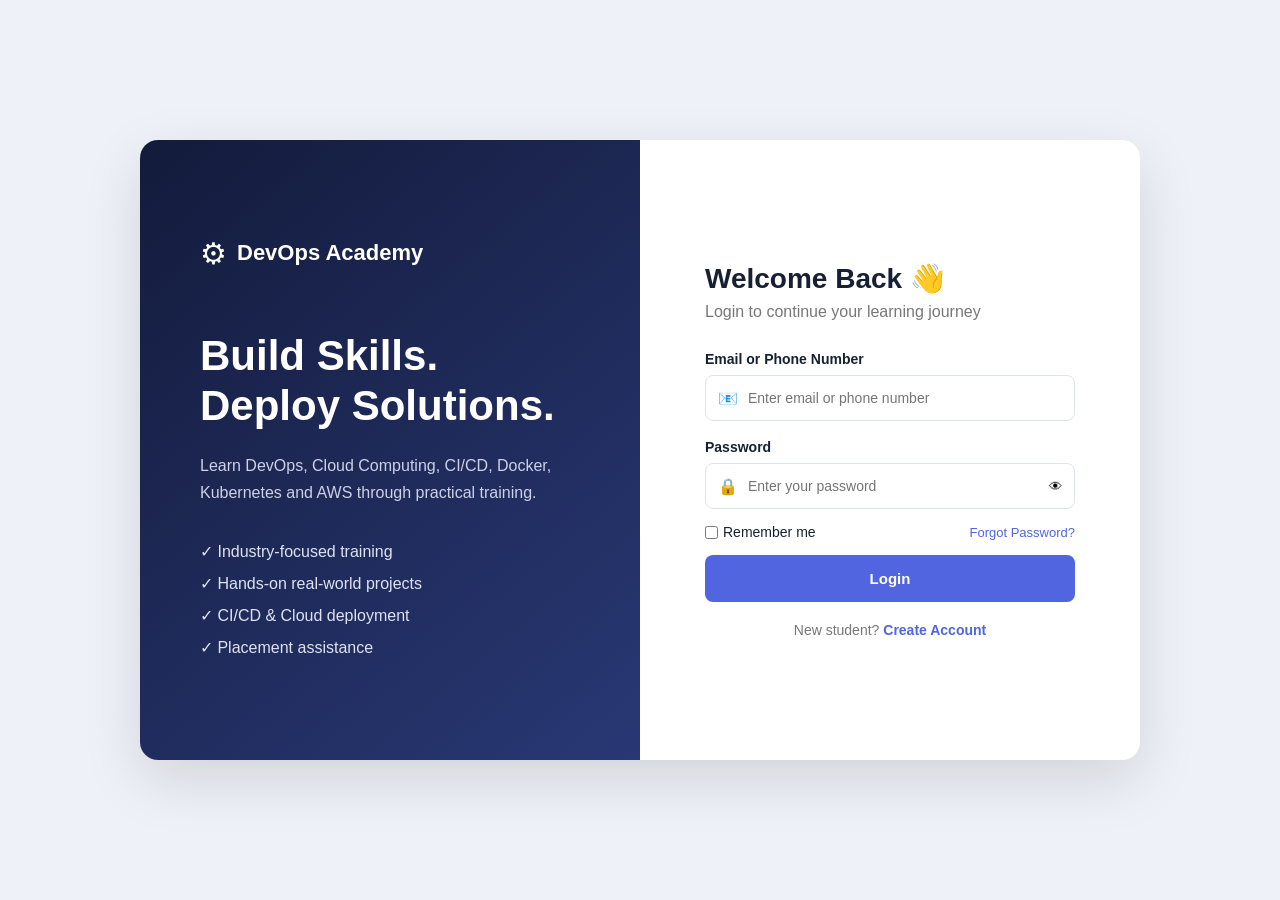
==== login.html @ 8fbfc925 "Initial DevOps Academy website" ====
<!DOCTYPE html>
<html lang="en">
<head>
    <meta charset="UTF-8">
    <meta name="viewport" content="width=device-width, initial-scale=1.0">
    <title>DevOps Academy - Login</title>
    <link rel="stylesheet" href="style.css">
</head>

<body class="login-body">

    <div class="login-container">

        <div class="login-left">
            <div class="academy-logo">
                <span>⚙</span>
                <h1>DevOps Academy</h1>
            </div>

            <h2>Build Skills.<br>Deploy Solutions.</h2>

            <p>
                Learn DevOps, Cloud Computing, CI/CD, Docker,
                Kubernetes and AWS through practical training.
            </p>

            <div class="login-features">
                <div>✓ Industry-focused training</div>
                <div>✓ Hands-on real-world projects</div>
                <div>✓ CI/CD & Cloud deployment</div>
                <div>✓ Placement assistance</div>
            </div>
        </div>


        <div class="login-right">

            <div class="login-box">

                <h2>Welcome Back 👋</h2>
                <p class="login-subtitle">
                    Login to continue your learning journey
                </p>

                <form id="loginForm">

                    <label>Email or Phone Number</label>

                    <div class="input-box">
                        <span>📧</span>
                        <input
                            type="text"
                            id="username"
                            placeholder="Enter email or phone number"
                            required
                        >
                    </div>


                    <label>Password</label>

                    <div class="input-box">
                        <span>🔒</span>
                        <input
                            type="password"
                            id="password"
                            placeholder="Enter your password"
                            required
                        >

                        <button
                            type="button"
                            class="show-password"
                            onclick="togglePassword()">
                            👁
                        </button>
                    </div>


                    <div class="login-options">

                        <label class="remember">
                            <input type="checkbox">
                            Remember me
                        </label>

                        <a href="#">Forgot Password?</a>

                    </div>


                    <button type="submit" class="login-btn">
                        Login
                    </button>

                </form>


                <p class="signup-text">
                    New student?
                    <a href="#">Create Account</a>
                </p>

            </div>

        </div>

    </div>

    <script src="script.js"></script>

</body>
</html>
---- style.css ----
/* =========================
   GLOBAL
========================= */

* {
    margin: 0;
    padding: 0;
    box-sizing: border-box;
}

html {
    scroll-behavior: smooth;
}

body {
    font-family: Arial, Helvetica, sans-serif;
    background: #f7f9fc;
    color: #172033;
}

a {
    text-decoration: none;
    color: inherit;
}

button {
    font-family: inherit;
    cursor: pointer;
}


/* =========================
   HEADER
========================= */

.header {
    height: 72px;
    background: #ffffff;
    display: flex;
    align-items: center;
    justify-content: space-between;
    padding: 0 45px;
    position: sticky;
    top: 0;
    z-index: 1000;
    border-bottom: 1px solid #e7eaf0;
}

.header-left {
    display: flex;
    align-items: center;
    gap: 20px;
}

.menu-btn {
    border: none;
    background: #eef2ff;
    width: 42px;
    height: 42px;
    border-radius: 10px;
    font-size: 23px;
    color: #3046d3;
}

.logo {
    display: flex;
    align-items: center;
    gap: 10px;
}

.logo span {
    font-size: 28px;
}

.logo h2 {
    color: #172033;
    font-size: 21px;
}


/* =========================
   PROFILE
========================= */

.profile {
    display: flex;
    align-items: center;
    gap: 10px;
    cursor: pointer;
}

.profile-image {
    width: 42px;
    height: 42px;
    background: #e8edff;
    border-radius: 50%;
    display: flex;
    justify-content: center;
    align-items: center;
    font-size: 21px;
}

.profile-info {
    display: flex;
    flex-direction: column;
}

.profile-info small {
    color: #777;
    margin-top: 3px;
}

.profile-arrow {
    margin-left: 5px;
    color: #777;
}


/* =========================
   SIDE MENU
========================= */

.side-menu {
    position: fixed;
    top: 0;
    left: -330px;
    width: 310px;
    height: 100vh;
    background: #ffffff;
    z-index: 2000;
    transition: 0.3s;
    box-shadow: 5px 0 30px rgba(0, 0, 0, 0.12);
}

.side-menu.active {
    left: 0;
}

.menu-header {
    height: 72px;
    padding: 0 25px;
    display: flex;
    align-items: center;
    justify-content: space-between;
    border-bottom: 1px solid #eee;
}

.menu-header h2 {
    font-size: 19px;
}

.menu-header button {
    border: none;
    background: #f0f2f7;
    width: 35px;
    height: 35px;
    border-radius: 8px;
}

.menu-items {
    padding: 20px 15px;
}

.menu-items a {
    display: block;
    padding: 14px 15px;
    border-radius: 8px;
    margin-bottom: 5px;
    color: #424b60;
    transition: 0.2s;
}

.menu-items a:hover {
    background: #eef2ff;
    color: #3046d3;
    transform: translateX(4px);
}


/* =========================
   OVERLAY
========================= */

.overlay {
    position: fixed;
    inset: 0;
    background: rgba(0, 0, 0, 0.4);
    z-index: 1500;
    display: none;
}

.overlay.active {
    display: block;
}


/* =========================
   PROFILE DROPDOWN
========================= */

.profile-menu {
    position: fixed;
    right: 35px;
    top: 80px;
    width: 270px;
    background: #ffffff;
    border-radius: 12px;
    padding: 15px;
    box-shadow: 0 15px 40px rgba(0,0,0,0.15);
    z-index: 1200;
    display: none;
}

.profile-menu.active {
    display: block;
}

.profile-menu-user {
    display: flex;
    gap: 12px;
    align-items: center;
    padding: 8px;
}

.profile-menu-user small {
    display: block;
    color: #777;
    margin-top: 4px;
}

.large-profile {
    width: 45px;
    height: 45px;
    border-radius: 50%;
    background: #eef2ff;
    display: flex;
    justify-content: center;
    align-items: center;
}

.profile-menu hr {
    border: none;
    border-top: 1px solid #eee;
    margin: 12px 0;
}

.profile-menu a {
    display: block;
    padding: 12px;
    border-radius: 7px;
}

.profile-menu a:hover {
    background: #f1f3ff;
}


/* =========================
   HERO
========================= */

.hero {
    min-height: 620px;
    background: linear-gradient(120deg, #111a3a, #1f2c65);
    color: white;
    display: flex;
    justify-content: space-between;
    align-items: center;
    padding: 80px 9%;
    gap: 60px;
}

.hero-content {
    max-width: 650px;
}

.hero-tag {
    font-size: 13px;
    letter-spacing: 1px;
    color: #aebcff;
    font-weight: bold;
}

.hero h1 {
    font-size: 55px;
    line-height: 1.1;
    margin: 22px 0;
}

.hero h1 span {
    color: #8192ff;
    display: block;
}

.hero p {
    color: #d4d8e8;
    font-size: 18px;
    line-height: 1.7;
    max-width: 600px;
}

.hero-buttons {
    margin-top: 35px;
    display: flex;
    gap: 15px;
}

.primary-btn,
.secondary-btn {
    display: inline-block;
    padding: 14px 25px;
    border-radius: 8px;
    border: none;
    font-weight: bold;
}

.primary-btn {
    background: #5167ed;
    color: white;
}

.primary-btn:hover {
    background: #3f53d1;
}

.secondary-btn {
    border: 1px solid #7380ad;
    color: white;
}


/* =========================
   TERMINAL
========================= */

.hero-card {
    width: 440px;
    background: #10131d;
    border-radius: 14px;
    overflow: hidden;
    box-shadow: 0 25px 60px rgba(0,0,0,0.3);
}

.terminal-top {
    height: 40px;
    padding: 0 15px;
    display: flex;
    gap: 6px;
    align-items: center;
    background: #1c2130;
}

.terminal-top span {
    font-size: 12px;
}

.terminal {
    padding: 25px;
    font-family: monospace;
    line-height: 2;
    color: #d9ddea;
}

.terminal p span {
    color: #8192ff;
}

.terminal .live {
    color: #67d59b;
}


/* =========================
   STATS
========================= */

.stats {
    background: white;
    display: grid;
    grid-template-columns: repeat(4, 1fr);
    padding: 35px 9%;
    border-bottom: 1px solid #eee;
}

.stat {
    text-align: center;
    border-right: 1px solid #eee;
}

.stat:last-child {
    border: none;
}

.stat h2 {
    color: #4056dc;
    font-size: 30px;
}

.stat p {
    color: #70798b;
    margin-top: 7px;
}


/* =========================
   SECTIONS
========================= */

.section {
    padding: 90px 9%;
}

.section-title {
    text-align: center;
    max-width: 750px;
    margin: auto;
}

.section-title > span {
    color: #5065df;
    font-size: 13px;
    font-weight: bold;
    letter-spacing: 1px;
}

.section-title h2 {
    font-size: 36px;
    margin: 12px 0;
}

.section-title p {
    color: #70798b;
    line-height: 1.7;
}


/* =========================
   ABOUT
========================= */

.about-grid {
    display: grid;
    grid-template-columns: repeat(3, 1fr);
    gap: 25px;
    margin-top: 50px;
}

.about-card {
    background: white;
    padding: 30px;
    border-radius: 14px;
    border: 1px solid #e8ebf2;
}

.about-card .icon {
    font-size: 35px;
}

.about-card h3 {
    margin: 20px 0 10px;
}

.about-card p {
    color: #6d7586;
    line-height: 1.7;
}


/* =========================
   COURSES
========================= */

.courses-section {
    background: #f0f3f9;
}

.course-grid {
    display: grid;
    grid-template-columns: repeat(3, 1fr);
    gap: 25px;
    margin-top: 50px;
}

.course-card {
    background: white;
    border-radius: 14px;
    padding: 28px;
    border: 1px solid #e5e8ef;
    transition: 0.3s;
}

.course-card:hover {
    transform: translateY(-7px);
    box-shadow: 0 15px 35px rgba(0,0,0,0.08);
}

.course-icon {
    font-size: 35px;
}

.course-card h3 {
    margin: 18px 0 10px;
}

.course-card p {
    color: #70798b;
    line-height: 1.6;
}

.course-tags {
    margin: 18px 0;
}

.course-tags span {
    display: inline-block;
    background: #eef1ff;
    color: #4056d7;
    padding: 6px 9px;
    border-radius: 5px;
    font-size: 12px;
    margin-right: 4px;
}

.course-card button {
    border: none;
    background: transparent;
    color: #4056dc;
    font-weight: bold;
}


/* =========================
   PROCESS
========================= */

.process {
    display: flex;
    justify-content: center;
    align-items: center;
    margin-top: 55px;
}

.process-step {
    text-align: center;
    width: 190px;
}

.process-step > div {
    width: 60px;
    height: 60px;
    background: #5065df;
    color: white;
    border-radius: 50%;
    display: flex;
    justify-content: center;
    align-items: center;
    margin: auto;
    font-weight: bold;
}

.process-step h3 {
    margin: 15px 0 7px;
}

.process-step p {
    color: #777;
    font-size: 14px;
}

.process-line {
    width: 80px;
    height: 2px;
    background: #d8dce8;
}


/* =========================
   TRAINERS
========================= */

.trainer-grid {
    display: grid;
    grid-template-columns: repeat(3, 1fr);
    gap: 25px;
    margin-top: 50px;
}

.trainer-card {
    background: white;
    border: 1px solid #e6e9f0;
    border-radius: 14px;
    text-align: center;
    padding: 30px;
}

.trainer-image {
    width: 90px;
    height: 90px;
    background: #eef1ff;
    border-radius: 50%;
    display: flex;
    justify-content: center;
    align-items: center;
    margin: auto;
    font-size: 40px;
}

.trainer-card h3 {
    margin-top: 20px;
}

.trainer-card p {
    color: #777;
    margin: 7px 0;
}

.trainer-card span {
    color: #5065df;
    font-size: 13px;
}


/* =========================
   PLACEMENT
========================= */

.placement-section {
    padding: 80px 9%;
    background: #172047;
    color: white;
    display: flex;
    justify-content: space-between;
    align-items: center;
    gap: 60px;
}

.placement-section > div:first-child {
    max-width: 600px;
}

.placement-section > div:first-child > span {
    color: #9daaff;
    font-size: 13px;
    font-weight: bold;
}

.placement-section h2 {
    font-size: 40px;
    margin: 15px 0;
}

.placement-section p {
    color: #cbd0e2;
    line-height: 1.7;
    margin-bottom: 25px;
}

.placement-box {
    display: grid;
    grid-template-columns: repeat(2, 160px);
    gap: 15px;
}

.placement-box div {
    background: #222d5c;
    padding: 25px;
    text-align: center;
    border-radius: 10px;
}

.placement-box strong {
    display: block;
    font-size: 27px;
}

.placement-box span {
    display: block;
    color: #b9c0d7;
    font-size: 13px;
    margin-top: 5px;
}


/* =========================
   PROJECTS
========================= */

.project-grid {
    display: grid;
    grid-template-columns: repeat(2, 1fr);
    gap: 25px;
    margin-top: 50px;
}

.project-card {
    background: white;
    padding: 30px;
    border: 1px solid #e4e7ef;
    border-radius: 14px;
}

.project-card > span {
    color: #5065df;
    font-size: 12px;
    font-weight: bold;
}

.project-card h3 {
    margin: 15px 0;
}

.project-card p {
    color: #70798b;
    line-height: 1.6;
}


/* =========================
   TESTIMONIAL
========================= */

.testimonials {
    background: #f0f3f9;
}

.testimonial-card {
    max-width: 750px;
    margin: 45px auto 0;
    background: white;
    padding: 40px;
    text-align: center;
    border-radius: 15px;
}

.quote {
    font-size: 60px;
    color: #5065df;
}

.testimonial-card p {
    color: #626b7d;
    line-height: 1.8;
    font-size: 17px;
}

.testimonial-card strong {
    display: block;
    margin-top: 25px;
}

.testimonial-card span {
    color: #777;
    font-size: 13px;
}


/* =========================
   LOCATION
========================= */

.location-section {
    padding: 90px 9%;
    display: flex;
    justify-content: space-between;
    gap: 50px;
    align-items: center;
}

.location-section > div:first-child {
    flex: 1;
}

.location-section > div:first-child > span {
    color: #5065df;
    font-weight: bold;
    font-size: 13px;
}

.location-section h2 {
    font-size: 35px;
    margin: 15px 0 25px;
}

.location-section p {
    margin: 12px 0;
    color: #656e80;
}

.map-box {
    width: 450px;
    height: 250px;
    border-radius: 15px;
    background: #e9edf7;
    display: flex;
    flex-direction: column;
    justify-content: center;
    align-items: center;
    font-size: 40px;
}

.map-box h3 {
    font-size: 20px;
    margin-top: 10px;
}

.map-box p {
    font-size: 14px;
}


/* =========================
   CONTACT
========================= */

.contact-section {
    background: #f0f3f9;
    padding: 90px 9%;
}

.contact-form {
    max-width: 700px;
    margin: 45px auto 0;
    display: grid;
    gap: 15px;
}

.contact-form input,
.contact-form textarea {
    border: 1px solid #dfe3eb;
    border-radius: 8px;
    padding: 15px;
    font-family: inherit;
    font-size: 14px;
    background: white;
}

.contact-form textarea {
    min-height: 130px;
    resize: vertical;
}

.contact-form button {
    width: max-content;
}


/* =========================
   FOOTER
========================= */

.footer {
    background: #11172e;
    color: white;
    padding: 60px 9%;
    display: grid;
    grid-template-columns: 2fr 1fr 1fr;
    gap: 50px;
}

.footer p {
    color: #aeb5ca;
    margin-top: 10px;
}

.footer h3 {
    margin-bottom: 15px;
}

.footer a {
    display: block;
    color: #aeb5ca;
    margin: 10px 0;
}

.copyright {
    background: #0b1022;
    color: #858da6;
    text-align: center;
    padding: 20px;
    font-size: 13px;
}


/* =========================
   LOGIN PAGE
========================= */

.login-body {
    min-height: 100vh;
    background: #eef1f7;
    display: flex;
    align-items: center;
    justify-content: center;
}

.login-container {
    width: 1000px;
    min-height: 620px;
    display: grid;
    grid-template-columns: 1fr 1fr;
    background: white;
    border-radius: 18px;
    overflow: hidden;
    box-shadow: 0 20px 60px rgba(0,0,0,0.12);
}

.login-left {
    background: linear-gradient(140deg, #131b3b, #293875);
    color: white;
    padding: 60px;
    display: flex;
    flex-direction: column;
    justify-content: center;
}

.academy-logo {
    display: flex;
    align-items: center;
    gap: 10px;
}

.academy-logo span {
    font-size: 30px;
}

.academy-logo h1 {
    font-size: 22px;
}

.login-left h2 {
    font-size: 42px;
    line-height: 1.2;
    margin: 60px 0 20px;
}

.login-left > p {
    color: #ccd2e7;
    line-height: 1.7;
}

.login-features {
    margin-top: 30px;
    line-height: 2;
    color: #dfe3f1;
}

.login-right {
    display: flex;
    justify-content: center;
    align-items: center;
    padding: 50px;
}

.login-box {
    width: 100%;
    max-width: 370px;
}

.login-box h2 {
    font-size: 28px;
}

.login-subtitle {
    color: #777;
    margin: 8px 0 30px;
}

.login-box label {
    display: block;
    margin: 18px 0 8px;
    font-size: 14px;
    font-weight: bold;
}

.input-box {
    display: flex;
    align-items: center;
    border: 1px solid #dfe3eb;
    border-radius: 8px;
    padding: 0 12px;
}

.input-box input {
    border: none;
    outline: none;
    width: 100%;
    padding: 14px 10px;
    font-size: 14px;
}

.show-password {
    border: none;
    background: transparent;
}

.login-options {
    display: flex !important;
    justify-content: space-between;
    align-items: center;
    margin: 15px 0 !important;
}

.login-options a {
    color: #5065df;
    font-size: 13px;
}

.remember {
    display: flex !important;
    align-items: center;
    gap: 5px;
    font-weight: normal !important;
    margin: 0 !important;
}

.login-btn {
    width: 100%;
    padding: 15px;
    border: none;
    border-radius: 8px;
    background: #5065df;
    color: white;
    font-weight: bold;
    font-size: 15px;
}

.login-btn:hover {
    background: #3f53d1;
}

.signup-text {
    text-align: center;
    margin-top: 20px;
    color: #777;
    font-size: 14px;
}

.signup-text a {
    color: #5065df;
    font-weight: bold;
}


/* =========================
   RESPONSIVE
========================= */

@media (max-width: 900px) {

    .hero {
        flex-direction: column;
        text-align: center;
    }

    .hero-buttons {
        justify-content: center;
    }

    .hero-card {
        width: 100%;
        max-width: 500px;
    }

    .course-grid,
    .about-grid,
    .trainer-grid {
        grid-template-columns: repeat(2, 1fr);
    }

    .stats {
        grid-template-columns: repeat(2, 1fr);
        gap: 25px;
    }

    .placement-section,
    .location-section {
        flex-direction: column;
    }

    .login-container {
        width: 90%;
        grid-template-columns: 1fr;
    }

    .login-left {
        display: none;
    }
}


@media (max-width: 600px) {

    .header {
        padding: 0 15px;
    }

    .profile-info,
    .profile-arrow {
        display: none;
    }

    .hero {
        padding: 60px 20px;
    }

    .hero h1 {
        font-size: 38px;
    }

    .section {
        padding: 60px 20px;
    }

    .course-grid,
    .about-grid,
    .trainer-grid,
    .project-grid {
        grid-template-columns: 1fr;
    }

    .stats {
        grid-template-columns: 1fr 1fr;
        padding: 30px 15px;
    }

    .process {
        flex-direction: column;
        gap: 20px;
    }

    .process-line {
        width: 2px;
        height: 35px;
    }

    .placement-box {
        grid-template-columns: 1fr 1fr;
    }

    .map-box {
        width: 100%;
    }

    .footer {
        grid-template-columns: 1fr;
    }

    .login-right {
        padding: 30px 20px;
    }
}
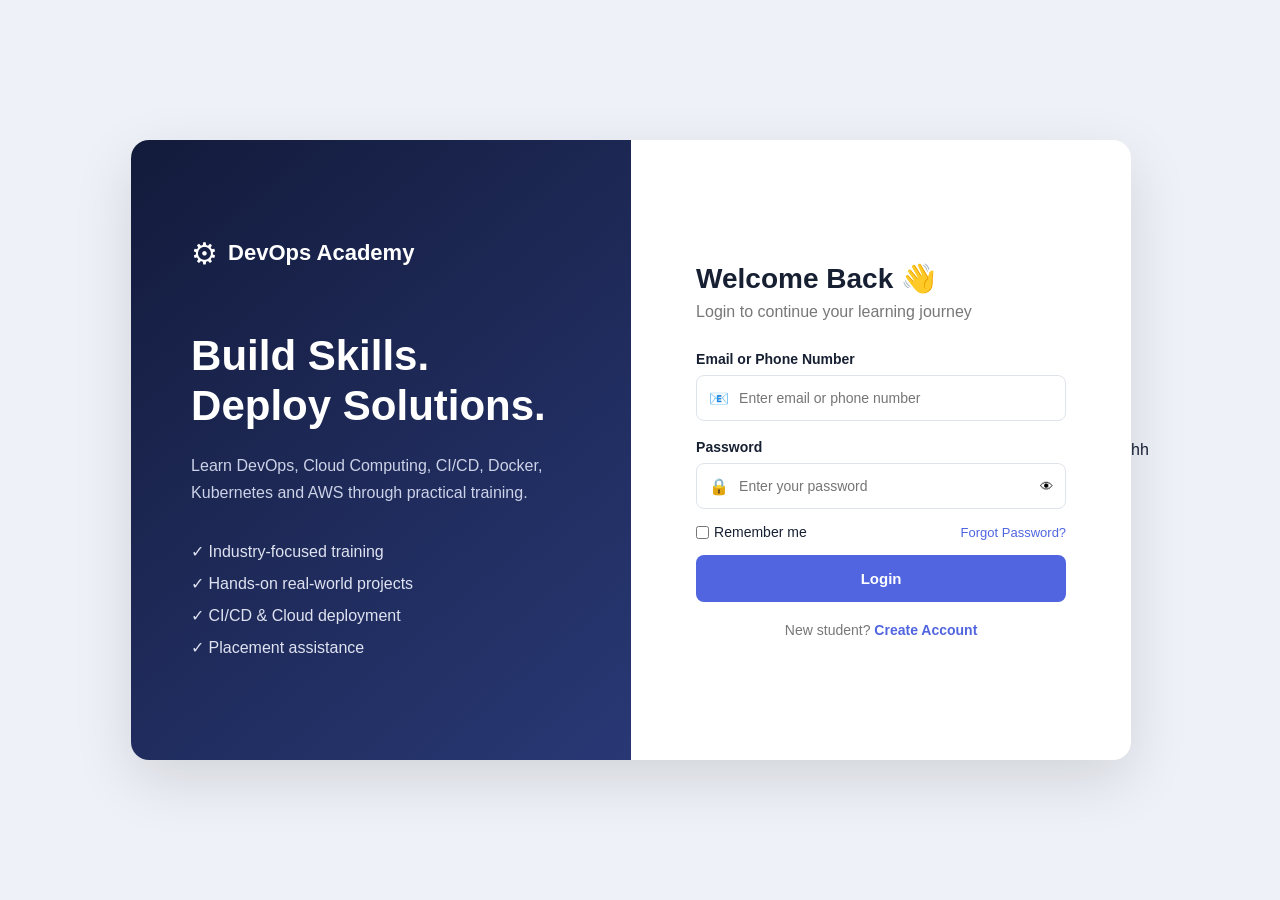
==== commit 619f25d7: "ok" ====
--- a/login.html
+++ b/login.html
@@ -107,7 +107,7 @@
 
     </div>
 
-    <script src="script.js"></script>
+    <script src="script.js"></script> hh
 
 </body>
 </html>
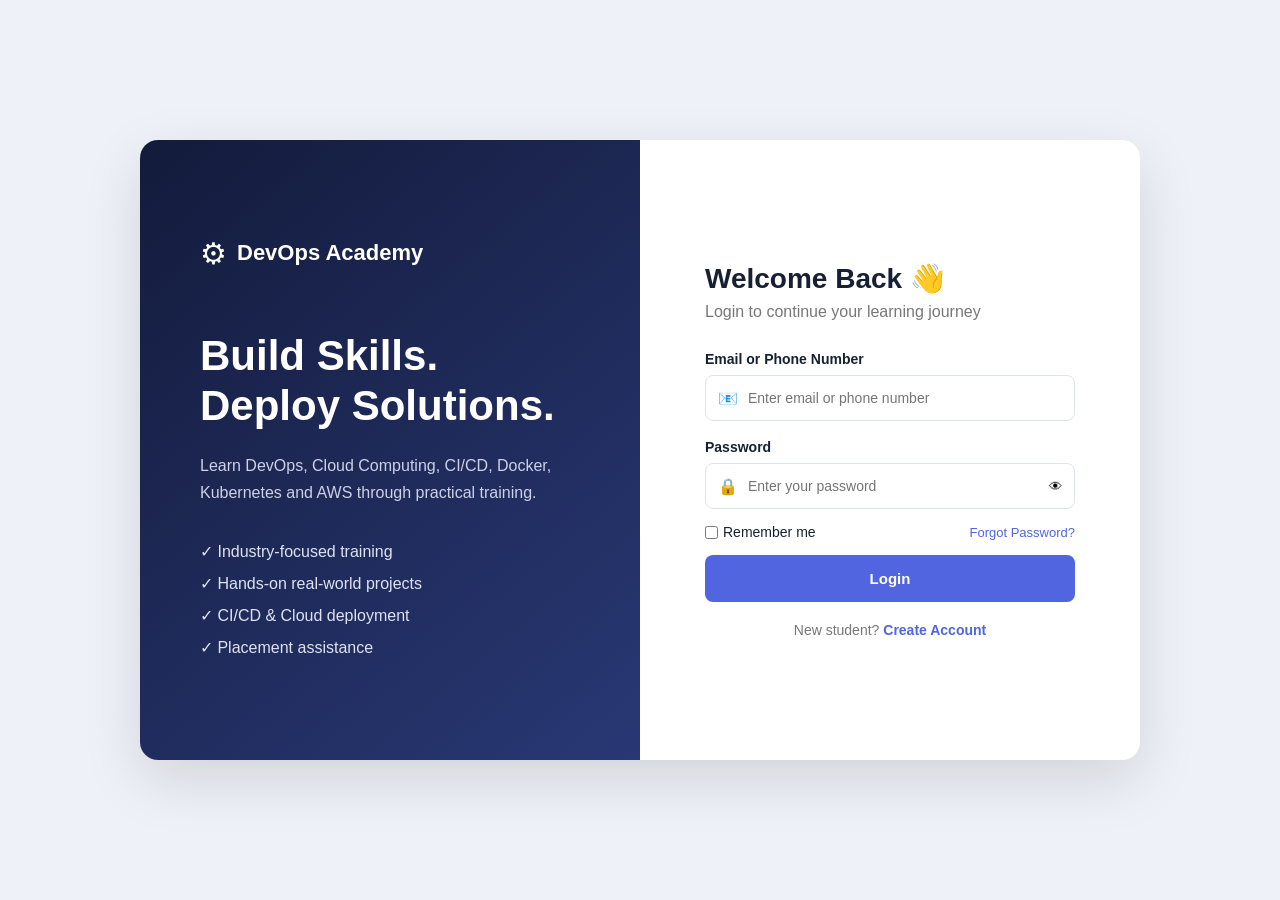
==== commit b407a5e6: "okk" ====
--- a/login.html
+++ b/login.html
@@ -107,7 +107,7 @@
 
     </div>
 
-    <script src="script.js"></script> hh
+    <script src="script.js"></script> 
 
 </body>
 </html>
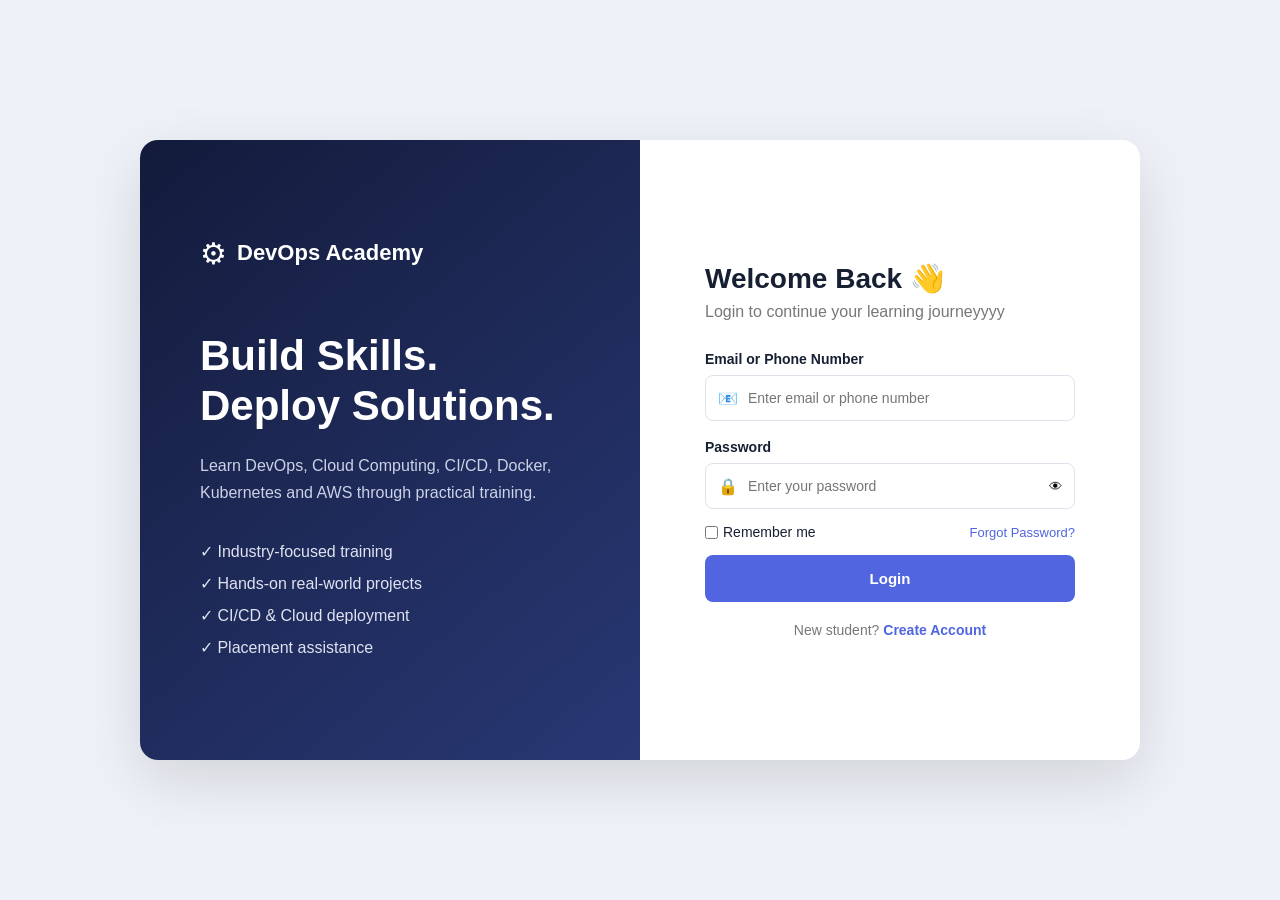
==== commit de851dbd: "devvv" ====
--- a/login.html
+++ b/login.html
@@ -39,7 +39,7 @@
 
                 <h2>Welcome Back 👋</h2>
                 <p class="login-subtitle">
-                    Login to continue your learning journey
+                    Login to continue your learning journeyyyy
                 </p>
 
                 <form id="loginForm">
